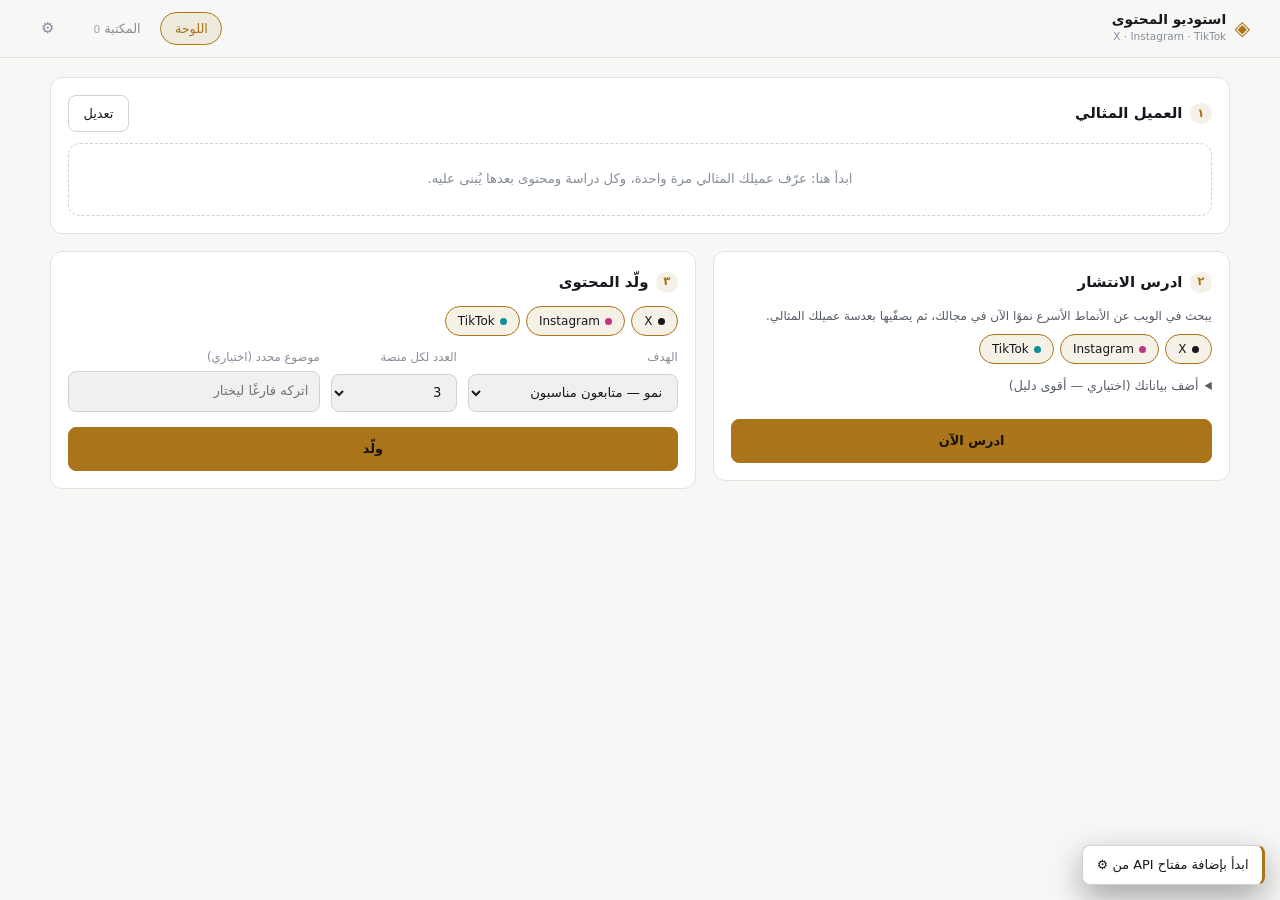
==== content/index.html @ db3b60bb "Add content studio: ICP-focused growth research and content generation for X, Instagram, TikTok Co-A" ====
<!doctype html>
<html lang="ar" dir="rtl">
<head>
<meta charset="utf-8">
<meta name="viewport" content="width=device-width, initial-scale=1, viewport-fit=cover">
<meta name="color-scheme" content="dark light">
<meta name="theme-color" content="#0b0d10">
<title>استوديو المحتوى</title>
<link rel="icon" href="data:image/svg+xml,%3Csvg xmlns='http://www.w3.org/2000/svg' viewBox='0 0 64 64'%3E%3Crect width='64' height='64' rx='14' fill='%230b0d10'/%3E%3Ctext x='32' y='44' font-size='36' text-anchor='middle' fill='%23e8b96a'%3E%E2%97%88%3C/text%3E%3C/svg%3E">
<link rel="stylesheet" href="./styles.css">
</head>
<body>

<header class="top">
  <div class="brand"><span class="mark">◈</span><div><strong>استوديو المحتوى</strong><small>X · Instagram · TikTok</small></div></div>
  <nav class="tabs" role="tablist">
    <button class="tab active" data-tab="board">اللوحة</button>
    <button class="tab" data-tab="library">المكتبة <span id="libCount" class="count">0</span></button>
  </nav>
  <button class="icon-btn" id="openSettings" title="الإعدادات" aria-label="الإعدادات">⚙</button>
</header>

<main>
  <!-- اللوحة -->
  <section id="tab-board">

    <!-- العميل المثالي -->
    <div class="card" id="icpCard">
      <div class="card-head">
        <h2><span class="step-n">١</span> العميل المثالي</h2>
        <button class="btn ghost" id="editIcp">تعديل</button>
      </div>
      <div id="icpView"></div>
      <form id="icpForm" class="form hidden">
        <label>مجالك / ما تقدّمه<input name="niche" placeholder="مثال: استشارات تسويق للمطاعم في الرياض"></label>
        <label>من هو عميلك المثالي؟<textarea name="who" rows="2" placeholder="العمر، الدور، المرحلة، مستوى الدخل…"></textarea></label>
        <div class="grid-2">
          <label>آلامه ومشاكله<textarea name="pains" rows="3"></textarea></label>
          <label>ما يريد الوصول إليه<textarea name="desires" rows="3"></textarea></label>
        </div>
        <div class="grid-2">
          <label>العرض الذي تبيعه<input name="offer"></label>
          <label>النبرة واللهجة<input name="voice" placeholder="سعودية بيضاء، مباشرة، بلا مبالغة"></label>
        </div>
        <label>لا تستهدف / تجنّب<input name="avoid" placeholder="جمهور يبحث عن المجاني، مواضيع خارج تخصصي…"></label>
        <div class="row-end"><button type="button" class="btn ghost" id="cancelIcp">إلغاء</button><button class="btn primary">حفظ</button></div>
      </form>
    </div>

    <div class="grid-main">
      <!-- الدراسة -->
      <div class="card">
        <div class="card-head">
          <h2><span class="step-n">٢</span> ادرس الانتشار</h2>
          <span class="muted small" id="researchDate"></span>
        </div>
        <p class="muted small">يبحث في الويب عن الأنماط الأسرع نموًا الآن في مجالك، ثم يصفّيها بعدسة عميلك المثالي.</p>
        <div class="chips" id="researchPlatforms"></div>
        <details class="more">
          <summary>أضف بياناتك (اختياري — أقوى دليل)</summary>
          <textarea id="ownData" rows="5" placeholder="الصق أفضل منشوراتك أو منشورات منافسين مع أرقامها:&#10;- ريل: «٣ أخطاء…» — 120k مشاهدة، 4k حفظ، 900 مشاركة، +310 متابع&#10;- تغريدة: … — 45k ظهور، 600 إعجاب"></textarea>
        </details>
        <button class="btn primary block" id="runResearch">ادرس الآن</button>
        <div id="researchOut"></div>
      </div>

      <!-- التوليد -->
      <div class="card">
        <div class="card-head"><h2><span class="step-n">٣</span> ولّد المحتوى</h2></div>
        <div class="chips" id="genPlatforms"></div>
        <div class="grid-3">
          <label>الهدف
            <select id="goal">
              <option value="growth">نمو — متابعون مناسبون</option>
              <option value="trust">ثقة — سلطة وخبرة</option>
              <option value="convert">تحويل — طلبات ومبيعات</option>
            </select>
          </label>
          <label>العدد لكل منصة
            <select id="count"><option>2</option><option selected>3</option><option>5</option></select>
          </label>
          <label>موضوع محدد (اختياري)<input id="topic" placeholder="اتركه فارغًا ليختار"></label>
        </div>
        <button class="btn primary block" id="runGen">ولّد</button>
        <div id="genOut"></div>
      </div>
    </div>
  </section>

  <!-- المكتبة -->
  <section id="tab-library" class="hidden">
    <div class="card-head">
      <h2>المكتبة</h2>
      <div class="chips" id="libFilter"></div>
    </div>
    <div id="libOut"></div>
  </section>
</main>

<!-- الإعدادات -->
<dialog id="settings">
  <form method="dialog" class="form" id="settingsForm">
    <div class="card-head"><h2>الإعدادات</h2><button class="icon-btn" value="cancel" aria-label="إغلاق">✕</button></div>
    <label>مفتاح Anthropic API
      <input name="apiKey" type="password" autocomplete="off" placeholder="sk-ant-…">
    </label>
    <label class="check"><input type="checkbox" name="remember"> تذكّر المفتاح على هذا الجهاز</label>
    <p class="muted small">بدون التذكّر يبقى المفتاح لهذه الجلسة فقط ويُمحى عند إغلاق التبويب. يذهب مباشرةً إلى api.anthropic.com بلا وسيط.</p>
    <div class="grid-2">
      <label>النموذج<input name="model" placeholder="claude-opus-5-5"></label>
      <label>العمق
        <select name="effort">
          <option value="medium">متوسط — أسرع</option>
          <option value="high">عالٍ — أدق</option>
          <option value="xhigh">أعلى</option>
        </select>
      </label>
    </div>
    <label class="check"><input type="checkbox" name="webSearch"> البحث في الويب أثناء الدراسة</label>
    <div class="row-end">
      <button type="button" class="btn danger" id="wipe">محو كل البيانات</button>
      <button class="btn primary" value="save">حفظ</button>
    </div>
  </form>
</dialog>

<div class="toast-host" id="toasts"></div>
<script type="module" src="./app.js"></script>
</body>
</html>
---- content/styles.css ----
/* استوديو المحتوى — RTL, dark-first, نفس لغة «نظامي» */
:root {
  --bg: #0b0d10; --bg-2: #101319; --bg-3: #161a22;
  --line: #232833; --line-2: #2e3542;
  --fg: #e9ecf1; --fg-2: #a3adbd; --fg-3: #6b7686;
  --accent: #e8b96a; --accent-soft: rgba(232,185,106,.12);
  --good: #4bb98a; --warn: #e0a34a; --bad: #e0605c;
  --x: #e9ecf1; --ig: #e1708f; --tt: #5fd3d8;
  --radius: 12px; --radius-s: 8px;
  --font: "SF Arabic", "Noto Sans Arabic", "Segoe UI", system-ui, -apple-system, sans-serif;
}
@media (prefers-color-scheme: light) {
  :root {
    --bg: #f7f7f5; --bg-2: #fff; --bg-3: #f0f0ee;
    --line: #e2e2de; --line-2: #d2d2cd;
    --fg: #16181d; --fg-2: #565c66; --fg-3: #868d99;
    --accent: #a9741a; --accent-soft: rgba(169,116,26,.1);
    --x: #16181d; --ig: #c13584; --tt: #0e8f95;
  }
}

* { box-sizing: border-box; }
html, body { margin: 0; background: var(--bg); color: var(--fg); font: 15px/1.7 var(--font); -webkit-text-size-adjust: 100%; }
h2 { font-size: 1rem; margin: 0; font-weight: 650; display: flex; align-items: center; gap: .5rem; }
h3 { font-size: .92rem; margin: 0 0 .3rem; }
p { margin: 0 0 .5rem; }
.muted { color: var(--fg-2); } .small { font-size: .8rem; }
.hidden { display: none !important; }

/* ترويسة */
.top {
  position: sticky; top: 0; z-index: 10;
  display: flex; align-items: center; gap: 1rem;
  padding: .7rem clamp(1rem, 3vw, 2rem);
  background: color-mix(in srgb, var(--bg) 85%, transparent);
  backdrop-filter: blur(10px); border-bottom: 1px solid var(--line);
}
.brand { display: flex; align-items: center; gap: .55rem; }
.brand .mark { color: var(--accent); font-size: 1.35rem; }
.brand strong { display: block; font-size: .92rem; line-height: 1.3; }
.brand small { display: block; color: var(--fg-3); font-size: .7rem; direction: ltr; text-align: end; }
.top .tabs { margin-inline-start: auto; }
.tabs { display: flex; gap: .35rem; }
.tab {
  background: none; border: 1px solid transparent; color: var(--fg-3);
  border-radius: 99px; padding: .3rem .9rem; font: inherit; font-size: .85rem; cursor: pointer;
}
.tab:hover { color: var(--fg); }
.tab.active { background: var(--accent-soft); border-color: var(--accent); color: var(--accent); }
.count { font-size: .7rem; opacity: .8; }

main { max-width: 1240px; margin: 0 auto; padding: 1.25rem clamp(1rem, 3vw, 2rem) 4rem; }

/* بطاقات */
.card {
  background: var(--bg-2); border: 1px solid var(--line);
  border-radius: var(--radius); padding: 1.15rem; margin-bottom: 1.15rem; min-width: 0;
}
.card-head { display: flex; justify-content: space-between; align-items: center; gap: .75rem; flex-wrap: wrap; margin-bottom: .75rem; }
.step-n {
  display: inline-grid; place-items: center; width: 1.45rem; height: 1.45rem;
  border-radius: 50%; background: var(--accent-soft); color: var(--accent); font-size: .78rem;
}
.grid-main { display: grid; grid-template-columns: minmax(0, 1fr) minmax(0, 1.25fr); gap: 1.15rem; align-items: start; }
.grid-main > .card { margin-bottom: 0; }
.grid-2 { display: grid; grid-template-columns: 1fr 1fr; gap: .75rem; }
.grid-3 { display: grid; grid-template-columns: 1fr .6fr 1.2fr; gap: .75rem; margin: .75rem 0; }
@media (max-width: 960px) { .grid-main { grid-template-columns: 1fr; } }
@media (max-width: 620px) { .grid-2, .grid-3 { grid-template-columns: 1fr; } .brand small { display: none; } }

/* نماذج */
.form { display: grid; gap: .7rem; }
label { display: grid; gap: .25rem; font-size: .78rem; color: var(--fg-3); }
input, textarea, select {
  width: 100%; padding: .55rem .7rem; font: inherit; font-size: .88rem;
  background: var(--bg-3); color: var(--fg);
  border: 1px solid var(--line-2); border-radius: var(--radius-s); resize: vertical;
}
input:focus, textarea:focus, select:focus { outline: 2px solid var(--accent); outline-offset: 1px; }
label.check { display: flex; align-items: center; gap: .5rem; color: var(--fg-2); font-size: .85rem; }
label.check input { width: auto; }
.row-end { display: flex; justify-content: flex-end; gap: .5rem; flex-wrap: wrap; }
details.more { margin: .75rem 0; }
details.more summary { cursor: pointer; color: var(--fg-2); font-size: .84rem; margin-bottom: .5rem; }

/* أزرار */
.btn {
  background: var(--bg-3); color: var(--fg); border: 1px solid var(--line-2);
  border-radius: var(--radius-s); padding: .45rem .95rem; font: inherit; font-size: .86rem;
  cursor: pointer; white-space: nowrap;
}
.btn:hover { border-color: var(--fg-3); }
.btn.primary { background: var(--accent); color: #16130c; border-color: var(--accent); font-weight: 600; }
.btn.primary:hover { filter: brightness(1.08); }
.btn.ghost { background: none; }
.btn.danger { background: none; color: var(--bad); border-color: var(--bad); }
.btn.block { width: 100%; padding: .65rem; margin-top: .25rem; }
.btn:disabled { opacity: .45; cursor: wait; }
.btn.sm { padding: .2rem .6rem; font-size: .76rem; }
.icon-btn {
  background: none; border: 1px solid transparent; color: var(--fg-3);
  border-radius: 8px; width: 34px; height: 34px; cursor: pointer; font-size: 1rem;
}
.icon-btn:hover { background: var(--bg-3); color: var(--fg); border-color: var(--line); }

/* شرائح المنصات */
.chips { display: flex; gap: .4rem; flex-wrap: wrap; }
.chip {
  display: inline-flex; align-items: center; gap: .35rem;
  background: none; border: 1px solid var(--line-2); color: var(--fg-3);
  border-radius: 99px; padding: .25rem .8rem; font: inherit; font-size: .8rem; cursor: pointer;
}
.chip .dot { width: 7px; height: 7px; border-radius: 50%; background: currentColor; }
.chip.on { color: var(--fg); border-color: var(--accent); background: var(--accent-soft); }
.chip[data-p="x"] .dot { background: var(--x); }
.chip[data-p="instagram"] .dot { background: var(--ig); }
.chip[data-p="tiktok"] .dot { background: var(--tt); }

/* ملخّص العميل */
.icp-grid { display: grid; grid-template-columns: repeat(auto-fit, minmax(220px, 1fr)); gap: .5rem 1.25rem; }
.icp-item span { display: block; font-size: .72rem; color: var(--fg-3); }
.icp-item p { font-size: .88rem; margin: 0; }
.empty {
  text-align: center; padding: 1.6rem 1rem; color: var(--fg-3);
  border: 1px dashed var(--line-2); border-radius: var(--radius); font-size: .88rem;
}

/* مخرجات الدراسة */
.out { margin-top: 1rem; display: grid; gap: .75rem; }
.insight { border-inline-start: 3px solid var(--accent); padding: .2rem .8rem; font-size: .92rem; }
.plat { border: 1px solid var(--line); border-radius: var(--radius); padding: .8rem .9rem; background: var(--bg-3); }
.plat-head { display: flex; align-items: center; gap: .45rem; font-weight: 650; font-size: .88rem; margin-bottom: .5rem; }
.pattern { padding: .55rem 0; border-top: 1px solid var(--line); }
.pattern:first-of-type { border-top: none; }
.pattern-top { display: flex; justify-content: space-between; gap: .5rem; align-items: baseline; }
.pattern p { font-size: .82rem; color: var(--fg-2); margin: .15rem 0 0; }
.pattern .hook { color: var(--fg); font-style: normal; }
.list { margin: .2rem 0 0; padding-inline-start: 1.1rem; font-size: .82rem; color: var(--fg-2); }
.sources { font-size: .74rem; color: var(--fg-3); display: flex; flex-wrap: wrap; gap: .3rem .8rem; }
.sources a { color: var(--fg-3); }
.sources a:hover { color: var(--accent); }

/* شارات */
.badge { font-size: .68rem; padding: .05rem .5rem; border-radius: 99px; border: 1px solid var(--line-2); color: var(--fg-3); white-space: nowrap; }
.badge.good { color: var(--good); border-color: var(--good); }
.badge.warn { color: var(--warn); border-color: var(--warn); }
.badge.bad { color: var(--bad); border-color: var(--bad); }
.badge.p-x { color: var(--x); } .badge.p-instagram { color: var(--ig); border-color: var(--ig); } .badge.p-tiktok { color: var(--tt); border-color: var(--tt); }

/* قطع المحتوى */
.pieces { display: grid; gap: .75rem; margin-top: 1rem; }
.piece { border: 1px solid var(--line); border-radius: var(--radius); background: var(--bg-3); overflow: hidden; }
.piece-head { display: flex; align-items: center; gap: .45rem; flex-wrap: wrap; padding: .6rem .9rem; border-bottom: 1px solid var(--line); }
.piece-head .score { margin-inline-start: auto; font-weight: 650; font-size: .85rem; color: var(--accent); }
.piece-body { padding: .8rem .9rem; display: grid; gap: .55rem; }
.piece .hook { font-weight: 650; font-size: .98rem; line-height: 1.6; }
.piece .text { white-space: pre-wrap; font-size: .88rem; color: var(--fg); }
.piece .cta { font-size: .84rem; color: var(--accent); }
.piece .tags { font-size: .78rem; color: var(--fg-3); unicode-bidi: plaintext; }
.why { display: grid; grid-template-columns: 1fr 1fr; gap: .5rem; }
.why div { background: var(--bg-2); border: 1px solid var(--line); border-radius: var(--radius-s); padding: .45rem .6rem; font-size: .78rem; color: var(--fg-2); }
.why b { display: block; font-size: .7rem; color: var(--fg-3); font-weight: 500; }
@media (max-width: 620px) { .why { grid-template-columns: 1fr; } }
.piece-actions { display: flex; gap: .4rem; justify-content: flex-end; padding: 0 .9rem .7rem; }

/* انتظار */
.spinner { display: flex; align-items: center; gap: .55rem; color: var(--fg-3); font-size: .86rem; margin-top: 1rem; }
.spinner .dot { width: 9px; height: 9px; border-radius: 50%; background: var(--accent); animation: pulse 1.1s ease-in-out infinite; }
@keyframes pulse { 0%,100% { opacity: .25; transform: scale(.8); } 50% { opacity: 1; transform: scale(1.15); } }
.error-box { margin-top: 1rem; color: var(--bad); font-size: .86rem; border: 1px solid var(--bad); border-radius: var(--radius-s); padding: .6rem .8rem; }

/* حوار */
dialog {
  width: min(520px, calc(100vw - 32px)); padding: 1.25rem;
  background: var(--bg-2); color: var(--fg); border: 1px solid var(--line-2); border-radius: 16px;
}
dialog::backdrop { background: rgba(0,0,0,.6); }

/* تنبيهات */
.toast-host { position: fixed; bottom: 1rem; inset-inline-start: 1rem; z-index: 200; display: grid; gap: .4rem; }
.toast {
  background: var(--bg-2); border: 1px solid var(--line-2); border-inline-start: 3px solid var(--accent);
  border-radius: var(--radius-s); padding: .55rem .9rem; font-size: .86rem;
  box-shadow: 0 12px 32px rgba(0,0,0,.35); animation: in .2s ease;
}
.toast.bad { border-inline-start-color: var(--bad); }
@keyframes in { from { opacity: 0; transform: translateY(8px); } }
@media (prefers-reduced-motion: reduce) { *, *::before, *::after { animation-duration: .01ms !important; } }
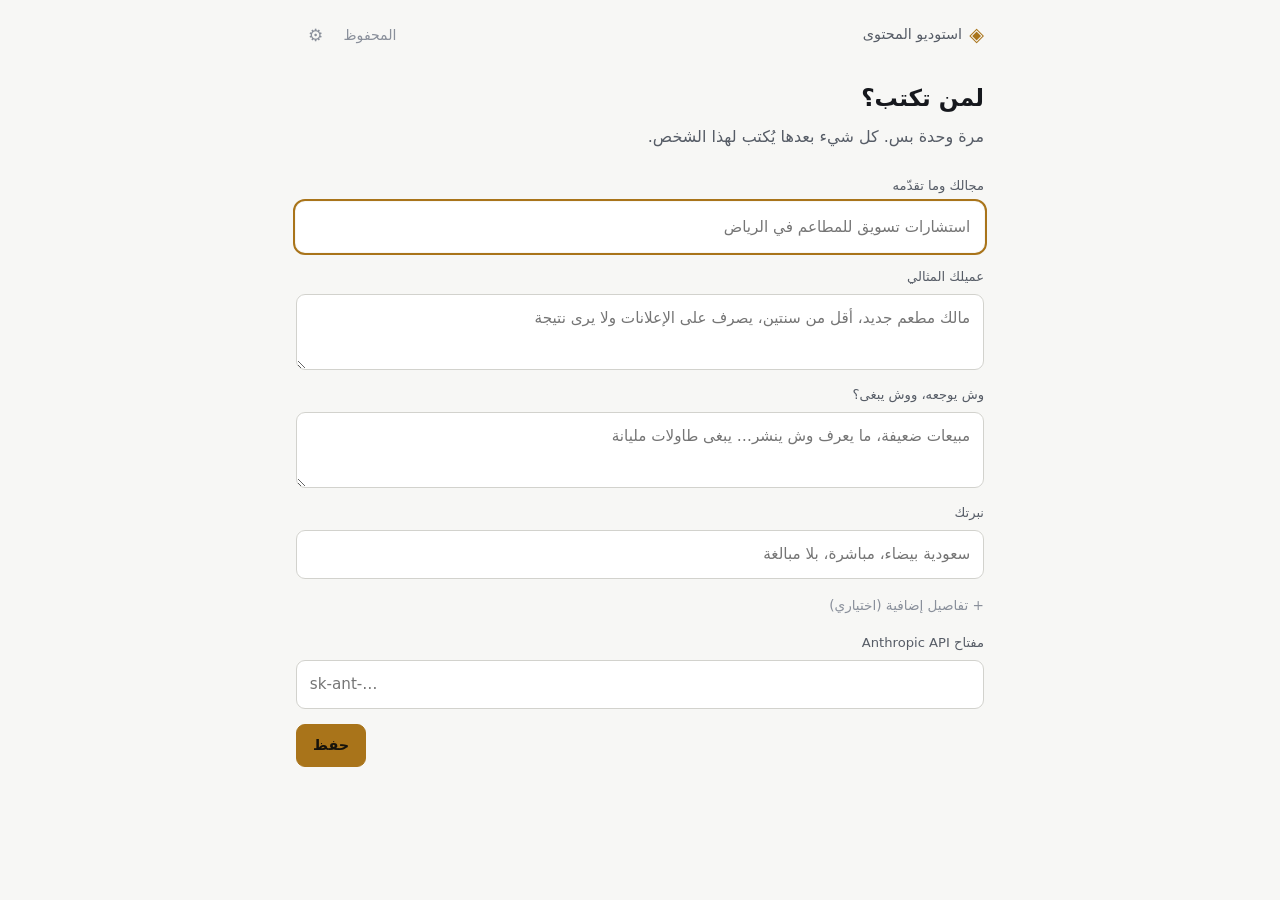
==== commit 34fd2ab3: "Simplify content studio to a single focused column One button writes content; growth research runs a" ====
--- a/content/index.html
+++ b/content/index.html
@@ -12,115 +12,85 @@
 <body>
 
 <header class="top">
-  <div class="brand"><span class="mark">◈</span><div><strong>استوديو المحتوى</strong><small>X · Instagram · TikTok</small></div></div>
-  <nav class="tabs" role="tablist">
-    <button class="tab active" data-tab="board">اللوحة</button>
-    <button class="tab" data-tab="library">المكتبة <span id="libCount" class="count">0</span></button>
-  </nav>
-  <button class="icon-btn" id="openSettings" title="الإعدادات" aria-label="الإعدادات">⚙</button>
+  <button class="brand" id="goHome"><span class="mark">◈</span> استوديو المحتوى</button>
+  <div class="top-actions">
+    <button class="link" id="goLibrary">المحفوظ <span id="libCount"></span></button>
+    <button class="icon-btn" id="openSettings" aria-label="الإعدادات">⚙</button>
+  </div>
 </header>
 
 <main>
-  <!-- اللوحة -->
-  <section id="tab-board">
 
-    <!-- العميل المثالي -->
-    <div class="card" id="icpCard">
-      <div class="card-head">
-        <h2><span class="step-n">١</span> العميل المثالي</h2>
-        <button class="btn ghost" id="editIcp">تعديل</button>
+  <!-- الإعداد لأول مرة / تعديل العميل -->
+  <section id="view-setup" class="hidden">
+    <h1 id="setupTitle">لمن تكتب؟</h1>
+    <p class="lead">مرة وحدة بس. كل شيء بعدها يُكتب لهذا الشخص.</p>
+    <form id="icpForm" class="form">
+      <label>مجالك وما تقدّمه<input name="niche" required placeholder="استشارات تسويق للمطاعم في الرياض"></label>
+      <label>عميلك المثالي<textarea name="who" rows="2" placeholder="مالك مطعم جديد، أقل من سنتين، يصرف على الإعلانات ولا يرى نتيجة"></textarea></label>
+      <label>وش يوجعه، ووش يبغى؟<textarea name="pains" rows="2" placeholder="مبيعات ضعيفة، ما يعرف وش ينشر… يبغى طاولات مليانة"></textarea></label>
+      <label>نبرتك<input name="voice" placeholder="سعودية بيضاء، مباشرة، بلا مبالغة"></label>
+      <details class="more">
+        <summary>تفاصيل إضافية (اختياري)</summary>
+        <label>عرضك<input name="offer"></label>
+        <label>لا تستهدف<input name="avoid" placeholder="الباحثين عن المجاني"></label>
+        <label>أرقام أفضل منشوراتك — أقوى دليل للدراسة
+          <textarea name="data" rows="4" placeholder="ريل «٣ أخطاء…» — 120k مشاهدة، 4k حفظ، +310 متابع"></textarea>
+        </label>
+      </details>
+      <label id="keyRow">مفتاح Anthropic API<input name="apiKey" type="password" dir="ltr" autocomplete="off" placeholder="sk-ant-…"></label>
+      <div class="row-end">
+        <button type="button" class="btn ghost" id="cancelSetup">إلغاء</button>
+        <button class="btn primary">حفظ</button>
       </div>
-      <div id="icpView"></div>
-      <form id="icpForm" class="form hidden">
-        <label>مجالك / ما تقدّمه<input name="niche" placeholder="مثال: استشارات تسويق للمطاعم في الرياض"></label>
-        <label>من هو عميلك المثالي؟<textarea name="who" rows="2" placeholder="العمر، الدور، المرحلة، مستوى الدخل…"></textarea></label>
-        <div class="grid-2">
-          <label>آلامه ومشاكله<textarea name="pains" rows="3"></textarea></label>
-          <label>ما يريد الوصول إليه<textarea name="desires" rows="3"></textarea></label>
-        </div>
-        <div class="grid-2">
-          <label>العرض الذي تبيعه<input name="offer"></label>
-          <label>النبرة واللهجة<input name="voice" placeholder="سعودية بيضاء، مباشرة، بلا مبالغة"></label>
-        </div>
-        <label>لا تستهدف / تجنّب<input name="avoid" placeholder="جمهور يبحث عن المجاني، مواضيع خارج تخصصي…"></label>
-        <div class="row-end"><button type="button" class="btn ghost" id="cancelIcp">إلغاء</button><button class="btn primary">حفظ</button></div>
-      </form>
+    </form>
+  </section>
+
+  <!-- الرئيسية -->
+  <section id="view-home" class="hidden">
+    <p class="for">تكتب لـ <b id="forWho"></b> <button class="link" id="editIcp">تعديل</button></p>
+
+    <div class="composer">
+      <div class="seg" id="platforms"></div>
+      <div class="seg" id="goal"></div>
+      <input id="topic" placeholder="عن ماذا؟ (اختياري — اتركه وأنا أختار)">
+      <button class="btn primary big" id="run">اكتب لي</button>
     </div>
 
-    <div class="grid-main">
-      <!-- الدراسة -->
-      <div class="card">
-        <div class="card-head">
-          <h2><span class="step-n">٢</span> ادرس الانتشار</h2>
-          <span class="muted small" id="researchDate"></span>
-        </div>
-        <p class="muted small">يبحث في الويب عن الأنماط الأسرع نموًا الآن في مجالك، ثم يصفّيها بعدسة عميلك المثالي.</p>
-        <div class="chips" id="researchPlatforms"></div>
-        <details class="more">
-          <summary>أضف بياناتك (اختياري — أقوى دليل)</summary>
-          <textarea id="ownData" rows="5" placeholder="الصق أفضل منشوراتك أو منشورات منافسين مع أرقامها:&#10;- ريل: «٣ أخطاء…» — 120k مشاهدة، 4k حفظ، 900 مشاركة، +310 متابع&#10;- تغريدة: … — 45k ظهور، 600 إعجاب"></textarea>
-        </details>
-        <button class="btn primary block" id="runResearch">ادرس الآن</button>
-        <div id="researchOut"></div>
-      </div>
+    <p class="basis" id="basis"></p>
+    <div id="researchPanel" class="hidden"></div>
 
-      <!-- التوليد -->
-      <div class="card">
-        <div class="card-head"><h2><span class="step-n">٣</span> ولّد المحتوى</h2></div>
-        <div class="chips" id="genPlatforms"></div>
-        <div class="grid-3">
-          <label>الهدف
-            <select id="goal">
-              <option value="growth">نمو — متابعون مناسبون</option>
-              <option value="trust">ثقة — سلطة وخبرة</option>
-              <option value="convert">تحويل — طلبات ومبيعات</option>
-            </select>
-          </label>
-          <label>العدد لكل منصة
-            <select id="count"><option>2</option><option selected>3</option><option>5</option></select>
-          </label>
-          <label>موضوع محدد (اختياري)<input id="topic" placeholder="اتركه فارغًا ليختار"></label>
-        </div>
-        <button class="btn primary block" id="runGen">ولّد</button>
-        <div id="genOut"></div>
-      </div>
-    </div>
+    <div id="status"></div>
+    <div class="seg results-tabs hidden" id="resultTabs"></div>
+    <div id="results"></div>
   </section>
 
-  <!-- المكتبة -->
-  <section id="tab-library" class="hidden">
-    <div class="card-head">
-      <h2>المكتبة</h2>
-      <div class="chips" id="libFilter"></div>
-    </div>
+  <!-- المحفوظ -->
+  <section id="view-library" class="hidden">
+    <h1>المحفوظ</h1>
+    <div class="seg results-tabs" id="libTabs"></div>
     <div id="libOut"></div>
   </section>
 </main>
 
-<!-- الإعدادات -->
 <dialog id="settings">
   <form method="dialog" class="form" id="settingsForm">
-    <div class="card-head"><h2>الإعدادات</h2><button class="icon-btn" value="cancel" aria-label="إغلاق">✕</button></div>
-    <label>مفتاح Anthropic API
-      <input name="apiKey" type="password" autocomplete="off" placeholder="sk-ant-…">
+    <div class="dlg-head"><h2>الإعدادات</h2><button class="icon-btn" value="cancel" aria-label="إغلاق">✕</button></div>
+    <label>مفتاح Anthropic API<input name="apiKey" type="password" dir="ltr" autocomplete="off" placeholder="sk-ant-…"></label>
+    <label class="check"><input type="checkbox" name="remember"> تذكّره على هذا الجهاز</label>
+    <label>عدد القطع لكل منصة
+      <select name="count"><option>1</option><option>2</option><option>3</option><option>5</option></select>
     </label>
-    <label class="check"><input type="checkbox" name="remember"> تذكّر المفتاح على هذا الجهاز</label>
-    <p class="muted small">بدون التذكّر يبقى المفتاح لهذه الجلسة فقط ويُمحى عند إغلاق التبويب. يذهب مباشرةً إلى api.anthropic.com بلا وسيط.</p>
-    <div class="grid-2">
+    <details class="more">
+      <summary>متقدم</summary>
       <label>النموذج<input name="model" placeholder="claude-opus-5-5"></label>
       <label>العمق
-        <select name="effort">
-          <option value="medium">متوسط — أسرع</option>
-          <option value="high">عالٍ — أدق</option>
-          <option value="xhigh">أعلى</option>
-        </select>
+        <select name="effort"><option value="medium">متوسط — أسرع</option><option value="high">عالٍ — أدق</option></select>
       </label>
-    </div>
-    <label class="check"><input type="checkbox" name="webSearch"> البحث في الويب أثناء الدراسة</label>
-    <div class="row-end">
+      <label class="check"><input type="checkbox" name="webSearch"> البحث في الويب عند الدراسة</label>
       <button type="button" class="btn danger" id="wipe">محو كل البيانات</button>
-      <button class="btn primary" value="save">حفظ</button>
-    </div>
+    </details>
+    <div class="row-end"><button class="btn primary" value="save">حفظ</button></div>
   </form>
 </dialog>
 
--- a/content/styles.css
+++ b/content/styles.css
@@ -1,4 +1,4 @@
-/* استوديو المحتوى — RTL, dark-first, نفس لغة «نظامي» */
+/* استوديو المحتوى — عمود واحد، زر واحد، لا تشتيت */
 :root {
   --bg: #0b0d10; --bg-2: #101319; --bg-3: #161a22;
   --line: #232833; --line-2: #2e3542;
@@ -6,183 +6,138 @@
   --accent: #e8b96a; --accent-soft: rgba(232,185,106,.12);
   --good: #4bb98a; --warn: #e0a34a; --bad: #e0605c;
   --x: #e9ecf1; --ig: #e1708f; --tt: #5fd3d8;
-  --radius: 12px; --radius-s: 8px;
+  --r: 14px; --r-s: 9px;
   --font: "SF Arabic", "Noto Sans Arabic", "Segoe UI", system-ui, -apple-system, sans-serif;
 }
 @media (prefers-color-scheme: light) {
   :root {
     --bg: #f7f7f5; --bg-2: #fff; --bg-3: #f0f0ee;
-    --line: #e2e2de; --line-2: #d2d2cd;
-    --fg: #16181d; --fg-2: #565c66; --fg-3: #868d99;
+    --line: #e4e4e0; --line-2: #d2d2cd;
+    --fg: #16181d; --fg-2: #565c66; --fg-3: #8a909b;
     --accent: #a9741a; --accent-soft: rgba(169,116,26,.1);
     --x: #16181d; --ig: #c13584; --tt: #0e8f95;
   }
 }
 
 * { box-sizing: border-box; }
-html, body { margin: 0; background: var(--bg); color: var(--fg); font: 15px/1.7 var(--font); -webkit-text-size-adjust: 100%; }
-h2 { font-size: 1rem; margin: 0; font-weight: 650; display: flex; align-items: center; gap: .5rem; }
-h3 { font-size: .92rem; margin: 0 0 .3rem; }
-p { margin: 0 0 .5rem; }
-.muted { color: var(--fg-2); } .small { font-size: .8rem; }
+html, body { margin: 0; background: var(--bg); color: var(--fg); font: 16px/1.75 var(--font); -webkit-text-size-adjust: 100%; }
+h1 { font-size: 1.45rem; margin: 0 0 .25rem; font-weight: 650; }
+h2 { font-size: 1rem; margin: 0; }
+p { margin: 0; }
 .hidden { display: none !important; }
 
-/* ترويسة */
+/* ترويسة هادئة */
 .top {
-  position: sticky; top: 0; z-index: 10;
-  display: flex; align-items: center; gap: 1rem;
-  padding: .7rem clamp(1rem, 3vw, 2rem);
-  background: color-mix(in srgb, var(--bg) 85%, transparent);
-  backdrop-filter: blur(10px); border-bottom: 1px solid var(--line);
+  display: flex; align-items: center; justify-content: space-between;
+  max-width: 720px; margin: 0 auto; padding: 1rem 16px .5rem;
 }
-.brand { display: flex; align-items: center; gap: .55rem; }
-.brand .mark { color: var(--accent); font-size: 1.35rem; }
-.brand strong { display: block; font-size: .92rem; line-height: 1.3; }
-.brand small { display: block; color: var(--fg-3); font-size: .7rem; direction: ltr; text-align: end; }
-.top .tabs { margin-inline-start: auto; }
-.tabs { display: flex; gap: .35rem; }
-.tab {
-  background: none; border: 1px solid transparent; color: var(--fg-3);
-  border-radius: 99px; padding: .3rem .9rem; font: inherit; font-size: .85rem; cursor: pointer;
-}
-.tab:hover { color: var(--fg); }
-.tab.active { background: var(--accent-soft); border-color: var(--accent); color: var(--accent); }
-.count { font-size: .7rem; opacity: .8; }
+.brand { background: none; border: 0; color: var(--fg-2); font: inherit; font-size: .9rem; cursor: pointer; display: flex; align-items: center; gap: .45rem; padding: 0; }
+.brand .mark { color: var(--accent); font-size: 1.2rem; }
+.top-actions { display: flex; align-items: center; gap: .25rem; }
 
-main { max-width: 1240px; margin: 0 auto; padding: 1.25rem clamp(1rem, 3vw, 2rem) 4rem; }
-
-/* بطاقات */
-.card {
-  background: var(--bg-2); border: 1px solid var(--line);
-  border-radius: var(--radius); padding: 1.15rem; margin-bottom: 1.15rem; min-width: 0;
-}
-.card-head { display: flex; justify-content: space-between; align-items: center; gap: .75rem; flex-wrap: wrap; margin-bottom: .75rem; }
-.step-n {
-  display: inline-grid; place-items: center; width: 1.45rem; height: 1.45rem;
-  border-radius: 50%; background: var(--accent-soft); color: var(--accent); font-size: .78rem;
-}
-.grid-main { display: grid; grid-template-columns: minmax(0, 1fr) minmax(0, 1.25fr); gap: 1.15rem; align-items: start; }
-.grid-main > .card { margin-bottom: 0; }
-.grid-2 { display: grid; grid-template-columns: 1fr 1fr; gap: .75rem; }
-.grid-3 { display: grid; grid-template-columns: 1fr .6fr 1.2fr; gap: .75rem; margin: .75rem 0; }
-@media (max-width: 960px) { .grid-main { grid-template-columns: 1fr; } }
-@media (max-width: 620px) { .grid-2, .grid-3 { grid-template-columns: 1fr; } .brand small { display: none; } }
-
-/* نماذج */
-.form { display: grid; gap: .7rem; }
-label { display: grid; gap: .25rem; font-size: .78rem; color: var(--fg-3); }
-input, textarea, select {
-  width: 100%; padding: .55rem .7rem; font: inherit; font-size: .88rem;
-  background: var(--bg-3); color: var(--fg);
-  border: 1px solid var(--line-2); border-radius: var(--radius-s); resize: vertical;
-}
-input:focus, textarea:focus, select:focus { outline: 2px solid var(--accent); outline-offset: 1px; }
-label.check { display: flex; align-items: center; gap: .5rem; color: var(--fg-2); font-size: .85rem; }
-label.check input { width: auto; }
-.row-end { display: flex; justify-content: flex-end; gap: .5rem; flex-wrap: wrap; }
-details.more { margin: .75rem 0; }
-details.more summary { cursor: pointer; color: var(--fg-2); font-size: .84rem; margin-bottom: .5rem; }
+main { max-width: 720px; margin: 0 auto; padding: 1rem 16px 5rem; }
+.lead { color: var(--fg-2); margin-bottom: 1.5rem; }
 
 /* أزرار */
 .btn {
   background: var(--bg-3); color: var(--fg); border: 1px solid var(--line-2);
-  border-radius: var(--radius-s); padding: .45rem .95rem; font: inherit; font-size: .86rem;
-  cursor: pointer; white-space: nowrap;
+  border-radius: var(--r-s); padding: .5rem 1rem; font: inherit; font-size: .9rem; cursor: pointer;
 }
-.btn:hover { border-color: var(--fg-3); }
-.btn.primary { background: var(--accent); color: #16130c; border-color: var(--accent); font-weight: 600; }
-.btn.primary:hover { filter: brightness(1.08); }
-.btn.ghost { background: none; }
-.btn.danger { background: none; color: var(--bad); border-color: var(--bad); }
-.btn.block { width: 100%; padding: .65rem; margin-top: .25rem; }
-.btn:disabled { opacity: .45; cursor: wait; }
-.btn.sm { padding: .2rem .6rem; font-size: .76rem; }
-.icon-btn {
-  background: none; border: 1px solid transparent; color: var(--fg-3);
-  border-radius: 8px; width: 34px; height: 34px; cursor: pointer; font-size: 1rem;
+.btn.primary { background: var(--accent); color: #16130c; border-color: var(--accent); font-weight: 650; }
+.btn.primary:hover { filter: brightness(1.07); }
+.btn.ghost { background: none; border-color: transparent; color: var(--fg-2); }
+.btn.danger { background: none; color: var(--bad); border-color: var(--bad); justify-self: start; margin-top: .25rem; }
+.btn.big { width: 100%; padding: .85rem; font-size: 1.05rem; border-radius: var(--r); }
+.btn:disabled { opacity: .5; cursor: wait; }
+.link { background: none; border: 0; padding: 0 .35rem; font: inherit; font-size: .88rem; color: var(--fg-3); cursor: pointer; }
+.link:hover { color: var(--accent); }
+.icon-btn { background: none; border: 0; color: var(--fg-3); width: 38px; height: 38px; border-radius: 10px; font-size: 1.05rem; cursor: pointer; }
+.icon-btn:hover { color: var(--fg); background: var(--bg-3); }
+
+/* نماذج */
+.form { display: grid; gap: .9rem; }
+label { display: grid; gap: .3rem; font-size: .82rem; color: var(--fg-2); }
+input, textarea, select {
+  width: 100%; padding: .65rem .8rem; font: inherit; font-size: .95rem;
+  background: var(--bg-2); color: var(--fg);
+  border: 1px solid var(--line-2); border-radius: var(--r-s); resize: vertical;
 }
-.icon-btn:hover { background: var(--bg-3); color: var(--fg); border-color: var(--line); }
+input:focus, textarea:focus, select:focus { outline: 2px solid var(--accent); outline-offset: 1px; border-color: transparent; }
+label.check { display: flex; align-items: center; gap: .5rem; font-size: .9rem; }
+label.check input { width: auto; }
+.row-end { display: flex; justify-content: flex-end; gap: .5rem; }
+details.more > summary { cursor: pointer; color: var(--fg-3); font-size: .85rem; list-style: none; }
+details.more > summary::before { content: "+ "; }
+details.more[open] > summary::before { content: "− "; }
+details.more[open] { display: grid; gap: .9rem; }
 
-/* شرائح المنصات */
-.chips { display: flex; gap: .4rem; flex-wrap: wrap; }
-.chip {
-  display: inline-flex; align-items: center; gap: .35rem;
-  background: none; border: 1px solid var(--line-2); color: var(--fg-3);
-  border-radius: 99px; padding: .25rem .8rem; font: inherit; font-size: .8rem; cursor: pointer;
+/* الرئيسية */
+.for { color: var(--fg-3); font-size: .9rem; margin-bottom: 1rem; }
+.for b { color: var(--fg); font-weight: 600; }
+
+.composer {
+  display: grid; gap: .8rem; padding: 1rem;
+  background: var(--bg-2); border: 1px solid var(--line); border-radius: calc(var(--r) + 4px);
 }
-.chip .dot { width: 7px; height: 7px; border-radius: 50%; background: currentColor; }
-.chip.on { color: var(--fg); border-color: var(--accent); background: var(--accent-soft); }
-.chip[data-p="x"] .dot { background: var(--x); }
-.chip[data-p="instagram"] .dot { background: var(--ig); }
-.chip[data-p="tiktok"] .dot { background: var(--tt); }
+.composer input { background: var(--bg-3); border-color: var(--line); }
 
-/* ملخّص العميل */
-.icp-grid { display: grid; grid-template-columns: repeat(auto-fit, minmax(220px, 1fr)); gap: .5rem 1.25rem; }
-.icp-item span { display: block; font-size: .72rem; color: var(--fg-3); }
-.icp-item p { font-size: .88rem; margin: 0; }
-.empty {
-  text-align: center; padding: 1.6rem 1rem; color: var(--fg-3);
-  border: 1px dashed var(--line-2); border-radius: var(--radius); font-size: .88rem;
+/* مقاطع الاختيار */
+.seg { display: flex; gap: .35rem; flex-wrap: wrap; }
+.seg button {
+  flex: 1 1 0; min-width: max-content;
+  display: inline-flex; align-items: center; justify-content: center; gap: .4rem;
+  background: var(--bg-3); border: 1px solid transparent; color: var(--fg-3);
+  border-radius: var(--r-s); padding: .45rem .8rem; font: inherit; font-size: .88rem; cursor: pointer;
 }
+.seg button:hover { color: var(--fg); }
+.seg button.on { color: var(--fg); border-color: var(--accent); background: var(--accent-soft); }
+.dot { width: 7px; height: 7px; border-radius: 50%; background: currentColor; flex: none; }
+.dot.x { background: var(--x); } .dot.instagram { background: var(--ig); } .dot.tiktok { background: var(--tt); }
 
-/* مخرجات الدراسة */
-.out { margin-top: 1rem; display: grid; gap: .75rem; }
-.insight { border-inline-start: 3px solid var(--accent); padding: .2rem .8rem; font-size: .92rem; }
-.plat { border: 1px solid var(--line); border-radius: var(--radius); padding: .8rem .9rem; background: var(--bg-3); }
-.plat-head { display: flex; align-items: center; gap: .45rem; font-weight: 650; font-size: .88rem; margin-bottom: .5rem; }
-.pattern { padding: .55rem 0; border-top: 1px solid var(--line); }
-.pattern:first-of-type { border-top: none; }
-.pattern-top { display: flex; justify-content: space-between; gap: .5rem; align-items: baseline; }
-.pattern p { font-size: .82rem; color: var(--fg-2); margin: .15rem 0 0; }
-.pattern .hook { color: var(--fg); font-style: normal; }
-.list { margin: .2rem 0 0; padding-inline-start: 1.1rem; font-size: .82rem; color: var(--fg-2); }
-.sources { font-size: .74rem; color: var(--fg-3); display: flex; flex-wrap: wrap; gap: .3rem .8rem; }
-.sources a { color: var(--fg-3); }
-.sources a:hover { color: var(--accent); }
+.basis { color: var(--fg-3); font-size: .8rem; margin: .7rem .25rem 0; }
+.basis .link { font-size: .8rem; padding: 0 .2rem; }
 
-/* شارات */
-.badge { font-size: .68rem; padding: .05rem .5rem; border-radius: 99px; border: 1px solid var(--line-2); color: var(--fg-3); white-space: nowrap; }
-.badge.good { color: var(--good); border-color: var(--good); }
-.badge.warn { color: var(--warn); border-color: var(--warn); }
-.badge.bad { color: var(--bad); border-color: var(--bad); }
-.badge.p-x { color: var(--x); } .badge.p-instagram { color: var(--ig); border-color: var(--ig); } .badge.p-tiktok { color: var(--tt); border-color: var(--tt); }
+/* لوحة الدراسة (مطويّة) */
+#researchPanel { margin-top: .8rem; padding: 1rem; border: 1px solid var(--line); border-radius: var(--r); background: var(--bg-2); display: grid; gap: .8rem; font-size: .88rem; }
+.insight { border-inline-start: 3px solid var(--accent); padding-inline-start: .8rem; }
+.plat-title { display: flex; align-items: center; gap: .4rem; font-weight: 650; font-size: .85rem; margin-bottom: .2rem; }
+.pat { display: flex; justify-content: space-between; gap: .75rem; padding: .35rem 0; border-top: 1px solid var(--line); color: var(--fg-2); }
+.pat b { color: var(--fg); font-weight: 600; }
+.fit { font-size: .75rem; white-space: nowrap; }
+.fit.good { color: var(--good); } .fit.warn { color: var(--warn); } .fit.bad { color: var(--bad); }
+.sources { font-size: .74rem; color: var(--fg-3); display: flex; flex-wrap: wrap; gap: .2rem .8rem; }
+.sources a { color: inherit; }
 
-/* قطع المحتوى */
-.pieces { display: grid; gap: .75rem; margin-top: 1rem; }
-.piece { border: 1px solid var(--line); border-radius: var(--radius); background: var(--bg-3); overflow: hidden; }
-.piece-head { display: flex; align-items: center; gap: .45rem; flex-wrap: wrap; padding: .6rem .9rem; border-bottom: 1px solid var(--line); }
-.piece-head .score { margin-inline-start: auto; font-weight: 650; font-size: .85rem; color: var(--accent); }
-.piece-body { padding: .8rem .9rem; display: grid; gap: .55rem; }
-.piece .hook { font-weight: 650; font-size: .98rem; line-height: 1.6; }
-.piece .text { white-space: pre-wrap; font-size: .88rem; color: var(--fg); }
-.piece .cta { font-size: .84rem; color: var(--accent); }
-.piece .tags { font-size: .78rem; color: var(--fg-3); unicode-bidi: plaintext; }
-.why { display: grid; grid-template-columns: 1fr 1fr; gap: .5rem; }
-.why div { background: var(--bg-2); border: 1px solid var(--line); border-radius: var(--radius-s); padding: .45rem .6rem; font-size: .78rem; color: var(--fg-2); }
-.why b { display: block; font-size: .7rem; color: var(--fg-3); font-weight: 500; }
-@media (max-width: 620px) { .why { grid-template-columns: 1fr; } }
-.piece-actions { display: flex; gap: .4rem; justify-content: flex-end; padding: 0 .9rem .7rem; }
+/* النتائج */
+#status { margin-top: 1.5rem; }
+.results-tabs { margin: 1.5rem 0 .8rem; }
+.results-tabs button { flex: 0 0 auto; }
+.spinner { display: flex; align-items: center; gap: .6rem; color: var(--fg-2); font-size: .92rem; }
+.spinner .pulse { width: 9px; height: 9px; border-radius: 50%; background: var(--accent); animation: pulse 1.1s ease-in-out infinite; }
+@keyframes pulse { 0%,100% { opacity: .25; transform: scale(.8); } 50% { opacity: 1; transform: scale(1.15); } }
+.error-box { color: var(--bad); font-size: .9rem; }
 
-/* انتظار */
-.spinner { display: flex; align-items: center; gap: .55rem; color: var(--fg-3); font-size: .86rem; margin-top: 1rem; }
-.spinner .dot { width: 9px; height: 9px; border-radius: 50%; background: var(--accent); animation: pulse 1.1s ease-in-out infinite; }
-@keyframes pulse { 0%,100% { opacity: .25; transform: scale(.8); } 50% { opacity: 1; transform: scale(1.15); } }
-.error-box { margin-top: 1rem; color: var(--bad); font-size: .86rem; border: 1px solid var(--bad); border-radius: var(--radius-s); padding: .6rem .8rem; }
+.pieces { display: grid; gap: 1rem; }
+.piece { background: var(--bg-2); border: 1px solid var(--line); border-radius: var(--r); padding: 1.1rem 1.15rem .8rem; }
+.piece-meta { display: flex; align-items: center; gap: .45rem; font-size: .78rem; color: var(--fg-3); margin-bottom: .6rem; }
+.piece-meta .score { margin-inline-start: auto; color: var(--accent); font-weight: 650; font-size: .85rem; }
+.piece .hook { font-weight: 650; font-size: 1.08rem; line-height: 1.6; margin-bottom: .5rem; }
+.piece .text { white-space: pre-wrap; font-size: .95rem; }
+.piece .cta { color: var(--accent); font-size: .9rem; margin-top: .6rem; }
+.piece .tags { color: var(--fg-3); font-size: .82rem; margin-top: .3rem; unicode-bidi: plaintext; }
+.piece-foot { display: flex; align-items: center; gap: .5rem; margin-top: .8rem; padding-top: .7rem; border-top: 1px solid var(--line); }
+.piece-foot .why { flex: 1; font-size: .78rem; color: var(--fg-3); min-width: 0; }
+.piece-foot .btn { padding: .3rem .8rem; font-size: .82rem; }
+.empty { text-align: center; color: var(--fg-3); padding: 3rem 1rem; font-size: .92rem; }
 
 /* حوار */
-dialog {
-  width: min(520px, calc(100vw - 32px)); padding: 1.25rem;
-  background: var(--bg-2); color: var(--fg); border: 1px solid var(--line-2); border-radius: 16px;
-}
-dialog::backdrop { background: rgba(0,0,0,.6); }
+dialog { width: min(460px, calc(100vw - 32px)); padding: 1.25rem; background: var(--bg-2); color: var(--fg); border: 1px solid var(--line-2); border-radius: 18px; }
+dialog::backdrop { background: rgba(0,0,0,.55); }
+.dlg-head { display: flex; justify-content: space-between; align-items: center; }
 
 /* تنبيهات */
-.toast-host { position: fixed; bottom: 1rem; inset-inline-start: 1rem; z-index: 200; display: grid; gap: .4rem; }
-.toast {
-  background: var(--bg-2); border: 1px solid var(--line-2); border-inline-start: 3px solid var(--accent);
-  border-radius: var(--radius-s); padding: .55rem .9rem; font-size: .86rem;
-  box-shadow: 0 12px 32px rgba(0,0,0,.35); animation: in .2s ease;
-}
-.toast.bad { border-inline-start-color: var(--bad); }
+.toast-host { position: fixed; bottom: 1rem; left: 50%; transform: translateX(-50%); z-index: 200; display: grid; gap: .4rem; }
+.toast { background: var(--fg); color: var(--bg); border-radius: 99px; padding: .45rem 1.1rem; font-size: .88rem; animation: in .2s ease; white-space: nowrap; }
+.toast.bad { background: var(--bad); color: #fff; }
 @keyframes in { from { opacity: 0; transform: translateY(8px); } }
 @media (prefers-reduced-motion: reduce) { *, *::before, *::after { animation-duration: .01ms !important; } }
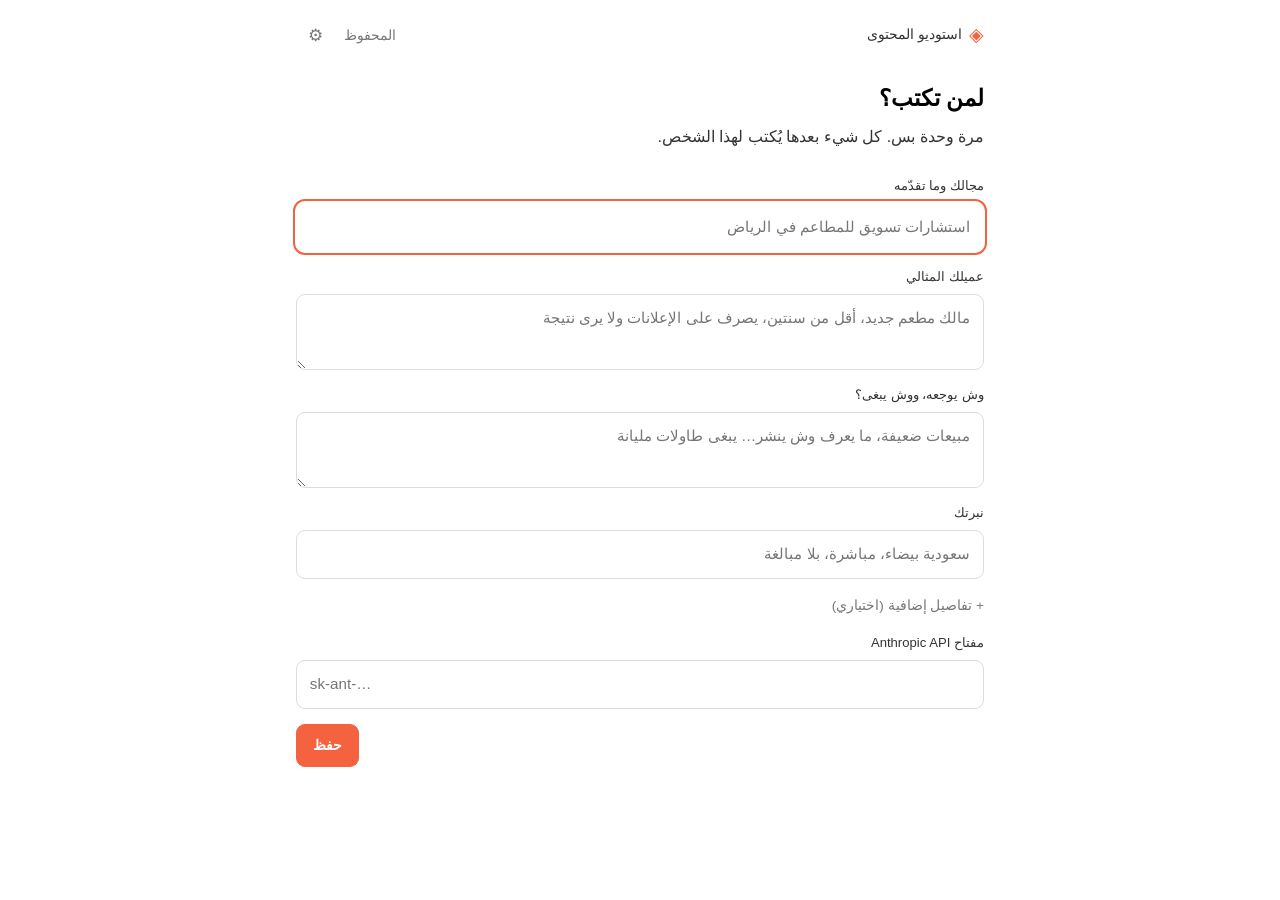
==== commit cae98cac: "Restyle content studio: white background, black text, coral buttons, Arial Co-Authored-By: Claude Op" ====
--- a/content/index.html
+++ b/content/index.html
@@ -3,10 +3,10 @@
 <head>
 <meta charset="utf-8">
 <meta name="viewport" content="width=device-width, initial-scale=1, viewport-fit=cover">
-<meta name="color-scheme" content="dark light">
-<meta name="theme-color" content="#0b0d10">
+<meta name="color-scheme" content="light">
+<meta name="theme-color" content="#ffffff">
 <title>استوديو المحتوى</title>
-<link rel="icon" href="data:image/svg+xml,%3Csvg xmlns='http://www.w3.org/2000/svg' viewBox='0 0 64 64'%3E%3Crect width='64' height='64' rx='14' fill='%230b0d10'/%3E%3Ctext x='32' y='44' font-size='36' text-anchor='middle' fill='%23e8b96a'%3E%E2%97%88%3C/text%3E%3C/svg%3E">
+<link rel="icon" href="data:image/svg+xml,%3Csvg xmlns='http://www.w3.org/2000/svg' viewBox='0 0 64 64'%3E%3Crect width='64' height='64' rx='14' fill='%23f4623f'/%3E%3Ctext x='32' y='44' font-size='36' text-anchor='middle' fill='%23ffffff'%3E%E2%97%88%3C/text%3E%3C/svg%3E">
 <link rel="stylesheet" href="./styles.css">
 </head>
 <body>
--- a/content/styles.css
+++ b/content/styles.css
@@ -1,22 +1,14 @@
 /* استوديو المحتوى — عمود واحد، زر واحد، لا تشتيت */
 :root {
-  --bg: #0b0d10; --bg-2: #101319; --bg-3: #161a22;
-  --line: #232833; --line-2: #2e3542;
-  --fg: #e9ecf1; --fg-2: #a3adbd; --fg-3: #6b7686;
-  --accent: #e8b96a; --accent-soft: rgba(232,185,106,.12);
-  --good: #4bb98a; --warn: #e0a34a; --bad: #e0605c;
-  --x: #e9ecf1; --ig: #e1708f; --tt: #5fd3d8;
+  /* أبيض، نص أسود، أزرار مرجانية (أحمر فاتح مائل للبرتقالي) */
+  --bg: #ffffff; --bg-2: #ffffff; --bg-3: #f6f6f6;
+  --line: #ececec; --line-2: #dcdcdc;
+  --fg: #000000; --fg-2: #333333; --fg-3: #777777;
+  --accent: #f4623f; --accent-soft: #fff0eb;
+  --good: #1e8e5a; --warn: #c27a00; --bad: #d93025;
+  --x: #000000; --ig: #c13584; --tt: #0e8f95;
   --r: 14px; --r-s: 9px;
-  --font: "SF Arabic", "Noto Sans Arabic", "Segoe UI", system-ui, -apple-system, sans-serif;
-}
-@media (prefers-color-scheme: light) {
-  :root {
-    --bg: #f7f7f5; --bg-2: #fff; --bg-3: #f0f0ee;
-    --line: #e4e4e0; --line-2: #d2d2cd;
-    --fg: #16181d; --fg-2: #565c66; --fg-3: #8a909b;
-    --accent: #a9741a; --accent-soft: rgba(169,116,26,.1);
-    --x: #16181d; --ig: #c13584; --tt: #0e8f95;
-  }
+  --font: Arial, Helvetica, sans-serif;
 }
 
 * { box-sizing: border-box; }
@@ -43,9 +35,9 @@
   background: var(--bg-3); color: var(--fg); border: 1px solid var(--line-2);
   border-radius: var(--r-s); padding: .5rem 1rem; font: inherit; font-size: .9rem; cursor: pointer;
 }
-.btn.primary { background: var(--accent); color: #16130c; border-color: var(--accent); font-weight: 650; }
+.btn.primary { background: var(--accent); color: #ffffff; border-color: var(--accent); font-weight: 700; }
 .btn.primary:hover { filter: brightness(1.07); }
-.btn.ghost { background: none; border-color: transparent; color: var(--fg-2); }
+.btn.ghost { background: none; border-color: transparent; color: var(--accent); font-weight: 700; }
 .btn.danger { background: none; color: var(--bad); border-color: var(--bad); justify-self: start; margin-top: .25rem; }
 .btn.big { width: 100%; padding: .85rem; font-size: 1.05rem; border-radius: var(--r); }
 .btn:disabled { opacity: .5; cursor: wait; }
@@ -132,7 +124,7 @@
 
 /* حوار */
 dialog { width: min(460px, calc(100vw - 32px)); padding: 1.25rem; background: var(--bg-2); color: var(--fg); border: 1px solid var(--line-2); border-radius: 18px; }
-dialog::backdrop { background: rgba(0,0,0,.55); }
+dialog::backdrop { background: rgba(0,0,0,.35); }
 .dlg-head { display: flex; justify-content: space-between; align-items: center; }
 
 /* تنبيهات */
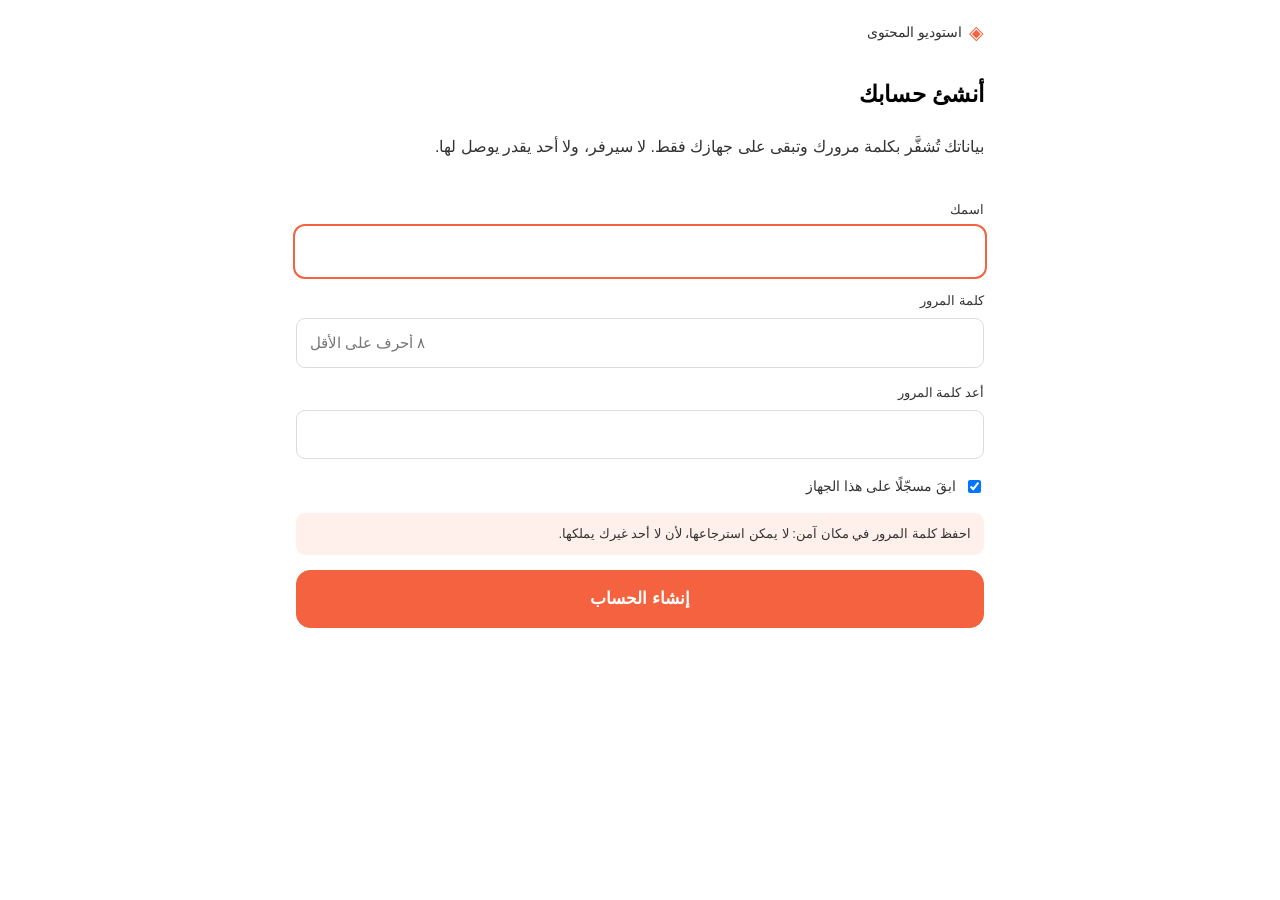
==== commit e8774747: "Add local encrypted accounts to content studio Each user creates an account on their own device; all" ====
--- a/content/index.html
+++ b/content/index.html
@@ -6,14 +6,21 @@
 <meta name="color-scheme" content="light">
 <meta name="theme-color" content="#ffffff">
 <title>استوديو المحتوى</title>
+<meta name="description" content="يكتب لك محتوى X وانستقرام وتيك توك موجّهًا لعميلك المثالي.">
 <link rel="icon" href="data:image/svg+xml,%3Csvg xmlns='http://www.w3.org/2000/svg' viewBox='0 0 64 64'%3E%3Crect width='64' height='64' rx='14' fill='%23f4623f'/%3E%3Ctext x='32' y='44' font-size='36' text-anchor='middle' fill='%23ffffff'%3E%E2%97%88%3C/text%3E%3C/svg%3E">
+<link rel="manifest" href="./manifest.webmanifest">
+<link rel="apple-touch-icon" href="./apple-touch-icon.png">
+<meta name="apple-mobile-web-app-capable" content="yes">
+<meta name="mobile-web-app-capable" content="yes">
+<meta name="apple-mobile-web-app-title" content="المحتوى">
+<meta name="apple-mobile-web-app-status-bar-style" content="default">
 <link rel="stylesheet" href="./styles.css">
 </head>
 <body>
 
 <header class="top">
   <button class="brand" id="goHome"><span class="mark">◈</span> استوديو المحتوى</button>
-  <div class="top-actions">
+  <div class="top-actions hidden" id="topActions">
     <button class="link" id="goLibrary">المحفوظ <span id="libCount"></span></button>
     <button class="icon-btn" id="openSettings" aria-label="الإعدادات">⚙</button>
   </div>
@@ -21,24 +28,52 @@
 
 <main>
 
-  <!-- الإعداد لأول مرة / تعديل العميل -->
+  <!-- الدخول / إنشاء حساب -->
+  <section id="view-auth" class="hidden">
+    <form id="loginForm" class="form hidden">
+      <h1>أهلًا من جديد</h1>
+      <p class="lead">ادخل حسابك على هذا الجهاز.</p>
+      <label>الحساب<select name="account" id="accountSelect"></select></label>
+      <label>كلمة المرور<input name="password" type="password" dir="ltr" autocomplete="current-password" required></label>
+      <label class="check"><input type="checkbox" name="stay" checked> ابقَ مسجّلًا على هذا الجهاز</label>
+      <button class="btn primary big">دخول</button>
+      <p class="center"><button type="button" class="link" id="toSignup">إنشاء حساب جديد</button></p>
+    </form>
+
+    <form id="signupForm" class="form hidden">
+      <h1>أنشئ حسابك</h1>
+      <p class="lead">بياناتك تُشفَّر بكلمة مرورك وتبقى على جهازك فقط. لا سيرفر، ولا أحد يقدر يوصل لها.</p>
+      <label>اسمك<input name="name" required maxlength="40" autocomplete="nickname"></label>
+      <label>كلمة المرور<input name="password" type="password" dir="ltr" autocomplete="new-password" minlength="8" required placeholder="٨ أحرف على الأقل"></label>
+      <label>أعد كلمة المرور<input name="confirm" type="password" dir="ltr" autocomplete="new-password" required></label>
+      <label class="check"><input type="checkbox" name="stay" checked> ابقَ مسجّلًا على هذا الجهاز</label>
+      <p class="note">احفظ كلمة المرور في مكان آمن: لا يمكن استرجاعها، لأن لا أحد غيرك يملكها.</p>
+      <button class="btn primary big">إنشاء الحساب</button>
+      <p class="center" id="toLoginWrap"><button type="button" class="link" id="toLogin">عندي حساب</button></p>
+    </form>
+  </section>
+
+  <!-- العميل المثالي -->
   <section id="view-setup" class="hidden">
     <h1 id="setupTitle">لمن تكتب؟</h1>
     <p class="lead">مرة وحدة بس. كل شيء بعدها يُكتب لهذا الشخص.</p>
     <form id="icpForm" class="form">
-      <label>مجالك وما تقدّمه<input name="niche" required placeholder="استشارات تسويق للمطاعم في الرياض"></label>
-      <label>عميلك المثالي<textarea name="who" rows="2" placeholder="مالك مطعم جديد، أقل من سنتين، يصرف على الإعلانات ولا يرى نتيجة"></textarea></label>
-      <label>وش يوجعه، ووش يبغى؟<textarea name="pains" rows="2" placeholder="مبيعات ضعيفة، ما يعرف وش ينشر… يبغى طاولات مليانة"></textarea></label>
-      <label>نبرتك<input name="voice" placeholder="سعودية بيضاء، مباشرة، بلا مبالغة"></label>
+      <label>مجالك وما تقدّمه<input name="niche" required placeholder="مثال: متجر عطور، مدرّب لياقة، وكالة تسويق…"></label>
+      <label>عميلك المثالي<textarea name="who" rows="2" placeholder="من هو بالضبط؟ عمره، وضعه، وش يشتغل…"></textarea></label>
+      <label>وش يوجعه، ووش يبغى؟<textarea name="pains" rows="2" placeholder="المشكلة اللي تحلها له، والنتيجة اللي يحلم فيها"></textarea></label>
+      <label>نبرتك<input name="voice" placeholder="مثال: سعودية بيضاء، مباشرة، بلا مبالغة"></label>
       <details class="more">
         <summary>تفاصيل إضافية (اختياري)</summary>
         <label>عرضك<input name="offer"></label>
-        <label>لا تستهدف<input name="avoid" placeholder="الباحثين عن المجاني"></label>
+        <label>لا تستهدف<input name="avoid" placeholder="مثال: الباحثين عن المجاني"></label>
         <label>أرقام أفضل منشوراتك — أقوى دليل للدراسة
           <textarea name="data" rows="4" placeholder="ريل «٣ أخطاء…» — 120k مشاهدة، 4k حفظ، +310 متابع"></textarea>
         </label>
       </details>
-      <label id="keyRow">مفتاح Anthropic API<input name="apiKey" type="password" dir="ltr" autocomplete="off" placeholder="sk-ant-…"></label>
+      <label id="keyRow">مفتاح Anthropic API
+        <input name="apiKey" type="password" dir="ltr" autocomplete="off" placeholder="sk-ant-…">
+        <span class="hint">تحصل عليه من console.anthropic.com — يُحفظ مشفّرًا في حسابك ويذهب مباشرةً إلى Anthropic فقط.</span>
+      </label>
       <div class="row-end">
         <button type="button" class="btn ghost" id="cancelSetup">إلغاء</button>
         <button class="btn primary">حفظ</button>
@@ -75,22 +110,24 @@
 
 <dialog id="settings">
   <form method="dialog" class="form" id="settingsForm">
-    <div class="dlg-head"><h2>الإعدادات</h2><button class="icon-btn" value="cancel" aria-label="إغلاق">✕</button></div>
+    <div class="dlg-head"><h2 id="settingsTitle">الإعدادات</h2><button class="icon-btn" value="cancel" aria-label="إغلاق">✕</button></div>
     <label>مفتاح Anthropic API<input name="apiKey" type="password" dir="ltr" autocomplete="off" placeholder="sk-ant-…"></label>
-    <label class="check"><input type="checkbox" name="remember"> تذكّره على هذا الجهاز</label>
     <label>عدد القطع لكل منصة
       <select name="count"><option>1</option><option>2</option><option>3</option><option>5</option></select>
     </label>
     <details class="more">
       <summary>متقدم</summary>
-      <label>النموذج<input name="model" placeholder="claude-opus-5-5"></label>
+      <label>النموذج<input name="model" dir="ltr" placeholder="claude-opus-5-5"></label>
       <label>العمق
         <select name="effort"><option value="medium">متوسط — أسرع</option><option value="high">عالٍ — أدق</option></select>
       </label>
       <label class="check"><input type="checkbox" name="webSearch"> البحث في الويب عند الدراسة</label>
-      <button type="button" class="btn danger" id="wipe">محو كل البيانات</button>
+      <button type="button" class="btn danger" id="deleteAccount">حذف حسابي وكل بياناته</button>
     </details>
-    <div class="row-end"><button class="btn primary" value="save">حفظ</button></div>
+    <div class="row-between">
+      <button type="button" class="btn ghost" id="logout">تسجيل الخروج</button>
+      <button class="btn primary" value="save">حفظ</button>
+    </div>
   </form>
 </dialog>
 
--- a/content/styles.css
+++ b/content/styles.css
@@ -133,3 +133,10 @@
 .toast.bad { background: var(--bad); color: #fff; }
 @keyframes in { from { opacity: 0; transform: translateY(8px); } }
 @media (prefers-reduced-motion: reduce) { *, *::before, *::after { animation-duration: .01ms !important; } }
+
+/* الحسابات */
+.center { text-align: center; }
+.note { font-size: .82rem; color: var(--fg-2); background: var(--accent-soft); border-radius: var(--r-s); padding: .6rem .8rem; }
+.hint { font-size: .76rem; color: var(--fg-3); }
+.row-between { display: flex; justify-content: space-between; align-items: center; gap: .5rem; }
+.form-error { color: var(--bad); font-size: .86rem; }
